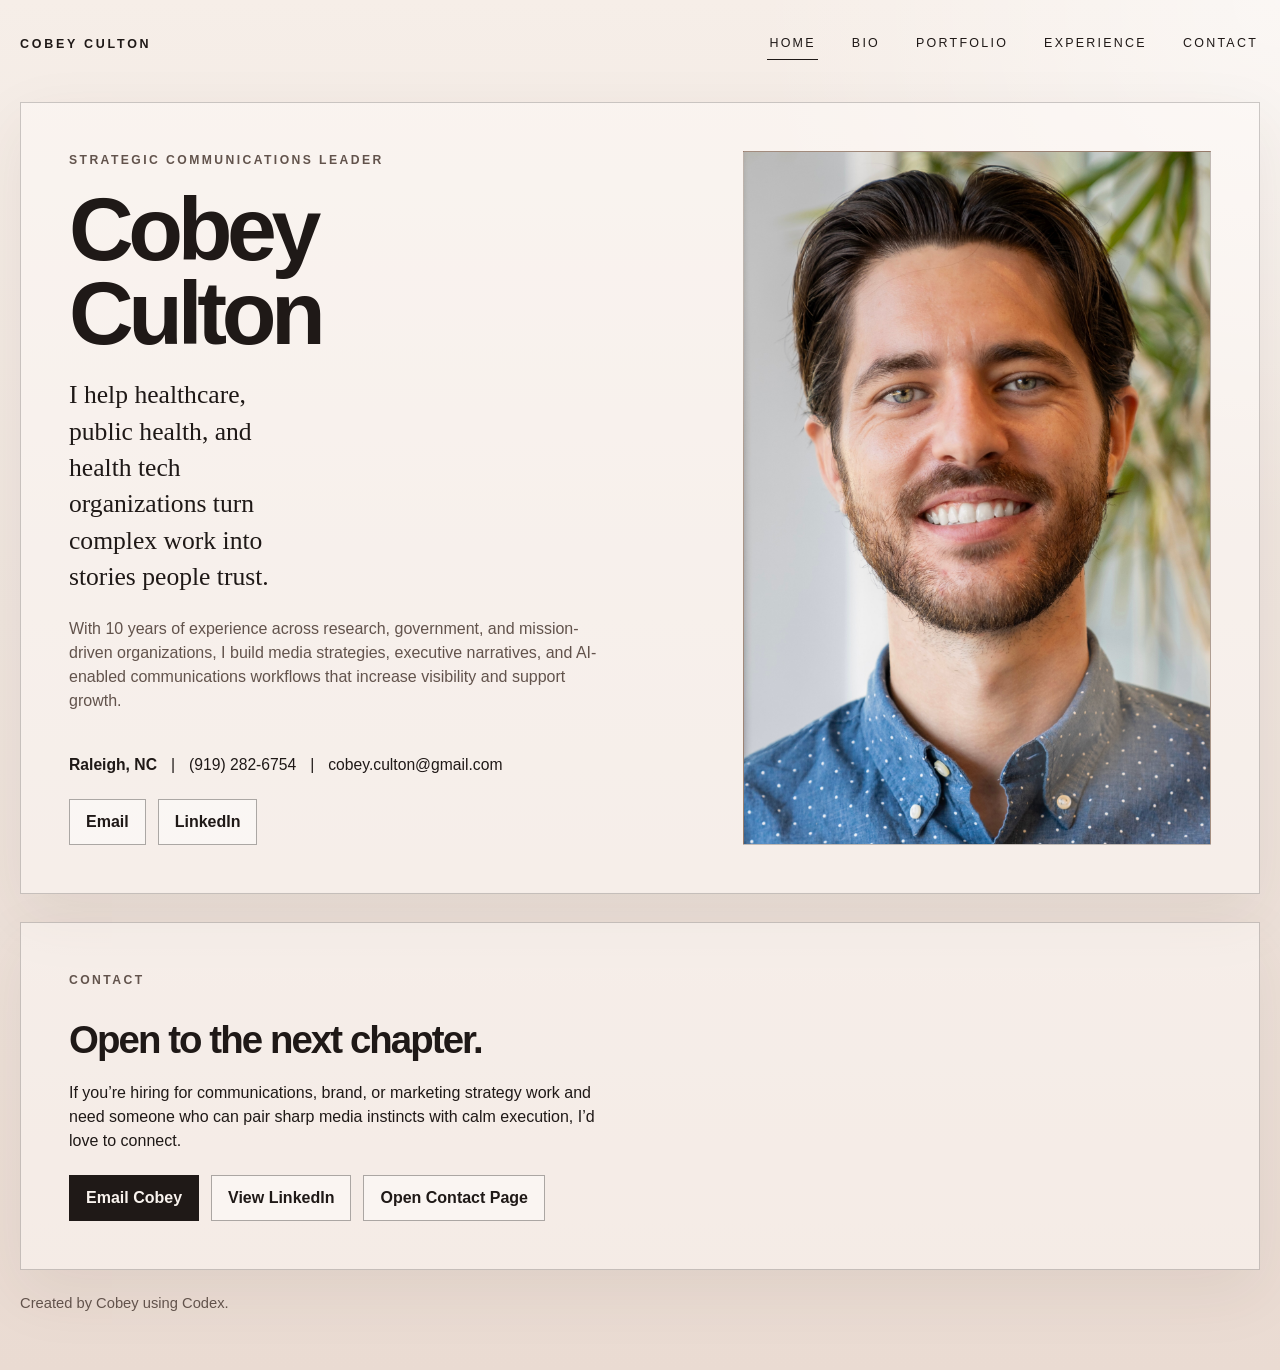
==== index.html @ f240c8e4 "Update index.html" ====
<!doctype html>
<html lang="en">
<head>
  <meta charset="utf-8" />
  <meta name="viewport" content="width=device-width, initial-scale=1" />
  <meta name="robots" content="noindex, nofollow, noarchive" />
  <meta
    name="description"
    content="Cobey Culton is a strategic communications leader focused on healthcare, public health, and health tech storytelling."
  />
  <title>Cobey Culton | Strategic Communications Leader</title>
  <link rel="stylesheet" href="style.css" />
</head>
<body>
  <div class="shell">
    <header class="topbar">
      <a href="index.html" class="brand">Cobey Culton</a>
      <nav class="nav" aria-label="Primary navigation">
        <a href="index.html" class="active">Home</a>
        <a href="bio.html">Bio</a>
        <a href="portfolio.html">Portfolio</a>
        <a href="experience.html">Experience</a>
        <a href="contact.html">Contact</a>
      </nav>
    </header>

    <main>
      <section class="hero-frame" aria-labelledby="hero-title">
        <div class="hero-grid">
          <div class="hero-copy">
            <div>
              <p class="eyebrow">Strategic communications leader</p>
              <h1 id="hero-title">Cobey Culton</h1>
              <p class="intro">
                I help healthcare, public health, and health tech organizations turn complex work into stories people trust.
              </p>
              <p class="summary">
                With 10 years of experience across research, government, and mission-driven organizations, I build media strategies,
                executive narratives, and AI-enabled communications workflows that increase visibility and support growth.
              </p>
            </div>

            <div class="hero-footer">
              <div class="contact-line">
                <strong>Raleigh, NC</strong>
                <span>|</span>
                <a href="tel:9192826754">(919) 282-6754</a>
                <span>|</span>
                <a href="mailto:cobey.culton@gmail.com">cobey.culton@gmail.com</a>
              </div>
              <div class="socials" aria-label="Contact links">
                <a href="mailto:cobey.culton@gmail.com">Email</a>
                <a href="https://www.linkedin.com/in/cobey" target="_blank" rel="noreferrer">LinkedIn</a>
              </div>
            </div>
          </div>

          <div class="portrait-panel" aria-label="Cobey Culton headshot panel">
            <img
              class="portrait-image"
              src="images/Cobey Culton-square-1-1.jpg"
              alt="Headshot of Cobey Culton"
            />
          </div>
        </div>
      </section>

      <section class="footer-card">
        <p class="section-label">Contact</p>
        <h2>Open to the next chapter.</h2>
        <p>
          If you’re hiring for communications, brand, or marketing strategy work and need someone who can pair sharp media instincts with calm execution,
          I’d love to connect.
        </p>
        <div class="button-row">
          <a class="button primary" href="mailto:cobey.culton@gmail.com">Email Cobey</a>
          <a class="button" href="https://www.linkedin.com/in/cobey" target="_blank" rel="noreferrer">View LinkedIn</a>
          <a class="button" href="contact.html">Open Contact Page</a>
        </div>
      </section>
    </main>

    <footer class="site-footer">
      <span>Created by Cobey using Codex.</span>
    </footer>
  </div>
</body>
</html>
---- style.css ----
:root {
  color-scheme: light;
  --bg: #efe5de;
  --panel: #f5ede7;
  --panel-strong: #e9ddd4;
  --text: #1f1917;
  --muted: #62534c;
  --line: rgba(31, 25, 23, 0.22);
  --line-strong: rgba(31, 25, 23, 0.36);
  --accent: #7f5d4d;
  --shadow: 0 22px 60px rgba(72, 49, 39, 0.08);
  --max: 1240px;
  --sans: "Inter", "Avenir Next", "Segoe UI", Arial, sans-serif;
  --serif: "Iowan Old Style", "Palatino Linotype", "Book Antiqua", Georgia, serif;
}

* {
  box-sizing: border-box;
}

body {
  margin: 0;
  font-family: var(--sans);
  color: var(--text);
  background:
    radial-gradient(circle at top right, rgba(255,255,255,0.55), transparent 28%),
    linear-gradient(180deg, #f6eee8 0%, var(--bg) 45%, #eadbd2 100%);
  line-height: 1.5;
}

img {
  max-width: 100%;
  display: block;
}

a {
  color: inherit;
  text-decoration: none;
}

a:hover {
  color: var(--accent);
}

:focus-visible {
  outline: 2px solid var(--accent);
  outline-offset: 3px;
}

.shell {
  width: min(calc(100% - 40px), var(--max));
  margin: 0 auto;
  padding: 28px 0 56px;
}

.topbar {
  display: flex;
  justify-content: space-between;
  align-items: center;
  gap: 24px;
  margin-bottom: 42px;
  text-transform: uppercase;
  letter-spacing: 0.18em;
  font-size: 0.78rem;
}

.brand {
  font-weight: 700;
  letter-spacing: 0.22em;
}

.nav {
  display: flex;
  flex-wrap: wrap;
  justify-content: center;
  gap: 14px 32px;
}

.nav a {
  padding: 6px 2px;
  border-bottom: 1px solid transparent;
}

.nav a:hover,
.nav a.active {
  border-bottom-color: var(--text);
  color: var(--text);
}

.hero-frame,
.section-card,
.info-card,
.timeline-item,
.portfolio-card,
.footer-card,
.preview-card,
.contact-card {
  border: 1px solid var(--line);
  background: rgba(255, 252, 249, 0.5);
  box-shadow: var(--shadow);
}

.hero-frame,
.section-card,
.info-card,
.footer-card,
.preview-card,
.contact-card {
  padding: clamp(24px, 4vw, 48px);
}

.hero-grid,
.section-grid,
.contact-grid,
.preview-grid {
  display: grid;
  gap: clamp(24px, 4vw, 40px);
}

.hero-grid {
  grid-template-columns: minmax(0, 1.15fr) minmax(300px, 0.85fr);
  align-items: stretch;
}

.section-grid,
.contact-grid {
  grid-template-columns: 1.1fr 0.9fr;
}

.preview-grid {
  grid-template-columns: repeat(3, minmax(0, 1fr));
  margin-top: 24px;
}

.eyebrow,
.section-label {
  margin: 0 0 18px;
  color: var(--muted);
  text-transform: uppercase;
  letter-spacing: 0.2em;
  font-size: 0.76rem;
  font-weight: 700;
}

h1,
.page-title {
  margin: 0;
  letter-spacing: -0.06em;
}

h1 {
  font-size: clamp(3rem, 7vw, 5.7rem);
  line-height: 0.94;
  max-width: 8ch;
}

.page-title {
  font-size: clamp(2.5rem, 5vw, 4.5rem);
  line-height: 1;
}

.hero-copy {
  display: flex;
  flex-direction: column;
  justify-content: space-between;
  min-height: 100%;
}

.intro {
  margin: 22px 0 0;
  font-family: var(--serif);
  font-size: clamp(1.25rem, 2vw, 2.1rem);
  line-height: 1.42;
  max-width: 18ch;
}

.summary,
.section-text,
.preview-card p,
.portfolio-card p,
.contact-list,
.page-intro {
  color: var(--muted);
}

.summary,
.page-intro {
  margin: 22px 0 0;
  max-width: 62ch;
  font-size: 1rem;
}

.hero-footer {
  margin-top: 40px;
  display: grid;
  gap: 22px;
}

.contact-line,
.contact-list {
  display: flex;
  flex-wrap: wrap;
  gap: 8px 14px;
  align-items: center;
  font-size: 0.98rem;
}

.contact-line strong {
  color: var(--text);
}

.socials,
.button-row,
.inline-links {
  display: flex;
  flex-wrap: wrap;
  gap: 12px;
}

.socials a,
.button,
.inline-links a {
  display: inline-flex;
  align-items: center;
  justify-content: center;
  min-height: 44px;
  padding: 10px 16px;
  border: 1px solid var(--line-strong);
  background: rgba(255,255,255,0.45);
  font-weight: 600;
  transition: transform 0.15s ease, background 0.15s ease, border-color 0.15s ease;
}

.socials a:hover,
.button:hover,
.inline-links a:hover {
  transform: translateY(-1px);
  background: rgba(255,255,255,0.72);
  border-color: var(--text);
}

.button.primary {
  background: var(--text);
  color: #f9f3ee;
  border-color: var(--text);
}

.button.primary:hover {
  color: #fff;
  background: #342724;
}

.portrait-panel {
  position: relative;
  overflow: hidden;
  min-height: 520px;
  border: 1px solid var(--line);
  background:
    radial-gradient(circle at 75% 20%, rgba(255,255,255,0.82), transparent 30%),
    linear-gradient(155deg, #efe7e0 8%, #dfcdbf 45%, #b89681 100%);
}

.portrait-panel::before {
  content: "";
  position: absolute;
  inset: 32px;
  border: 1px solid rgba(255,255,255,0.45);
}

.portrait-panel::after {
  content: "";
  position: absolute;
  inset: auto 24px 24px auto;
  width: 180px;
  height: 180px;
  border-radius: 50%;
  background: radial-gradient(circle, rgba(255,255,255,0.35), rgba(255,255,255,0));
  filter: blur(6px);
}

.portrait-image {
  position: absolute;
  inset: 0;
  width: 100%;
  height: 100%;
  object-fit: cover;
  object-position: center top;
}

.portrait-content {
  position: relative;
  z-index: 1;
  height: 100%;
  padding: 36px;
  display: flex;
  flex-direction: column;
  justify-content: flex-end;
}

.portrait-meta {
  max-width: 20rem;
  margin-left: auto;
  padding: 22px;
  background: rgba(255, 248, 243, 0.72);
  backdrop-filter: blur(4px);
  border: 1px solid rgba(31,25,23,0.12);
}

.portrait-meta p,
.preview-card span,
.metric span,
.timeline-top span,
.tag,
.site-footer {
  color: var(--muted);
}

.portrait-meta p,
.portfolio-card p,
.section-text,
.footer-card p {
  margin: 0;
}

.portrait-meta strong,
.preview-card h3,
.portfolio-card h3,
.timeline-top strong {
  display: block;
  color: var(--text);
}

.section-block {
  margin-top: 26px;
}

.section-title {
  margin: 0 0 16px;
  font-size: clamp(1.8rem, 3vw, 2.6rem);
  letter-spacing: -0.04em;
}

.metrics,
.timeline,
.split-list,
.content-stack {
  display: grid;
  gap: 18px;
}

.metrics {
  grid-template-columns: repeat(3, 1fr);
  margin-top: 24px;
}

.metric,
.timeline-item,
.portfolio-card {
  padding: 24px;
}

.metric strong {
  display: block;
  font-size: clamp(1.9rem, 3vw, 2.8rem);
  letter-spacing: -0.06em;
  margin-bottom: 6px;
}

.timeline-top {
  display: flex;
  justify-content: space-between;
  gap: 12px;
  align-items: baseline;
  flex-wrap: wrap;
  margin-bottom: 10px;
}

.timeline-role {
  margin: 0 0 14px;
  font-weight: 600;
  color: var(--accent);
}

ul {
  margin: 0;
  padding-left: 20px;
  color: var(--muted);
}

li + li {
  margin-top: 10px;
}

.tag-row {
  display: flex;
  flex-wrap: wrap;
  gap: 10px;
  margin-top: 22px;
}

.tag,
.preview-card span,
.portfolio-card span {
  display: inline-block;
  padding: 8px 12px;
  border: 1px solid var(--line);
  background: rgba(255,255,255,0.45);
  font-size: 0.92rem;
}

.preview-card span,
.portfolio-card span {
  margin-bottom: 12px;
  padding-bottom: 6px;
  border-bottom: 1px solid var(--line-strong);
  text-transform: uppercase;
  letter-spacing: 0.14em;
  font-size: 0.75rem;
}

.portfolio-grid {
  display: grid;
  grid-template-columns: repeat(2, minmax(0, 1fr));
  gap: 18px;
  margin-top: 24px;
}

.footer-card {
  margin-top: 28px;
}

.footer-card h2 {
  margin: 0 0 12px;
  font-size: clamp(2rem, 3vw, 2.8rem);
  letter-spacing: -0.05em;
}

.footer-card p {
  margin: 0 0 22px;
  max-width: 62ch;
}

.preview-card h3,
.portfolio-card h3 {
  margin: 0 0 10px;
  font-size: 1.18rem;
}

.page-hero {
  margin-bottom: 26px;
}

.site-footer {
  margin-top: 22px;
  display: flex;
  justify-content: space-between;
  gap: 16px;
  flex-wrap: wrap;
  font-size: 0.92rem;
}

@media (max-width: 980px) {
  .hero-grid,
  .section-grid,
  .metrics,
  .portfolio-grid,
  .preview-grid,
  .contact-grid {
    grid-template-columns: 1fr;
  }

  .portrait-panel {
    min-height: 420px;
  }
}

@media (max-width: 700px) {
  .shell {
    width: min(calc(100% - 24px), var(--max));
    padding-top: 20px;
  }

  .topbar {
    flex-direction: column;
    align-items: flex-start;
    margin-bottom: 28px;
  }

  .nav {
    gap: 10px 18px;
    justify-content: flex-start;
  }

  .hero-frame,
  .section-card,
  .info-card,
  .timeline-item,
  .portfolio-card,
  .footer-card,
  .preview-card,
  .contact-card {
    padding: 22px;
  }

  .portrait-content {
    padding: 24px;
  }

  .portrait-panel::before {
    inset: 18px;
  }
}
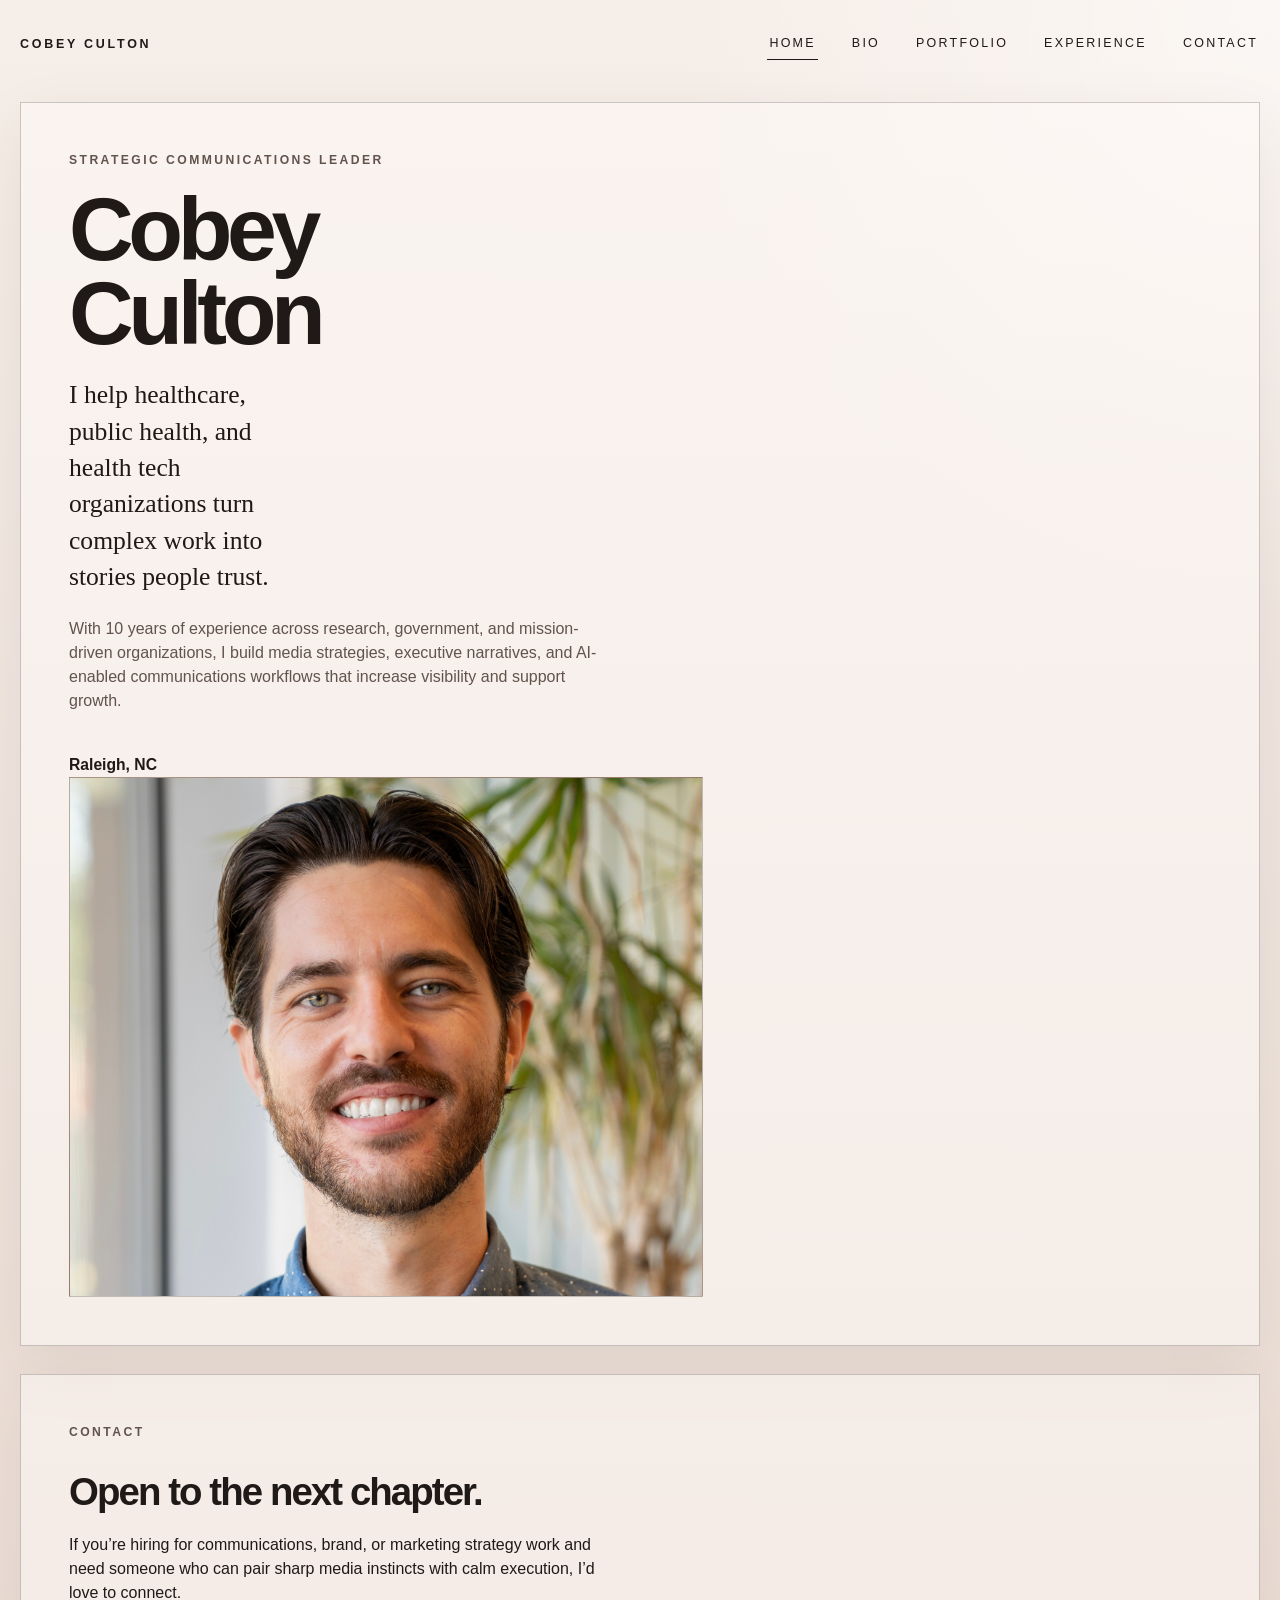
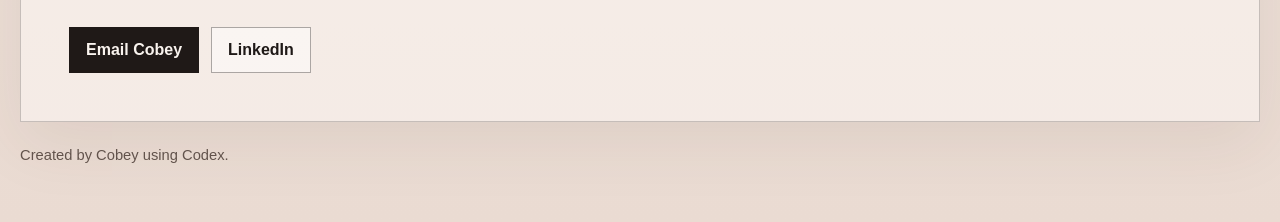
==== commit b1092d47: "Clean up contact section in index.html Removed contact information and updated button links." ====
--- a/index.html
+++ b/index.html
@@ -43,15 +43,6 @@
             <div class="hero-footer">
               <div class="contact-line">
                 <strong>Raleigh, NC</strong>
-                <span>|</span>
-                <a href="tel:9192826754">(919) 282-6754</a>
-                <span>|</span>
-                <a href="mailto:cobey.culton@gmail.com">cobey.culton@gmail.com</a>
-              </div>
-              <div class="socials" aria-label="Contact links">
-                <a href="mailto:cobey.culton@gmail.com">Email</a>
-                <a href="https://www.linkedin.com/in/cobey" target="_blank" rel="noreferrer">LinkedIn</a>
-              </div>
             </div>
           </div>
 
@@ -74,8 +65,7 @@
         </p>
         <div class="button-row">
           <a class="button primary" href="mailto:cobey.culton@gmail.com">Email Cobey</a>
-          <a class="button" href="https://www.linkedin.com/in/cobey" target="_blank" rel="noreferrer">View LinkedIn</a>
-          <a class="button" href="contact.html">Open Contact Page</a>
+          <a class="button" href="https://www.linkedin.com/in/cobey" target="_blank" rel="noreferrer">LinkedIn</a>
         </div>
       </section>
     </main>
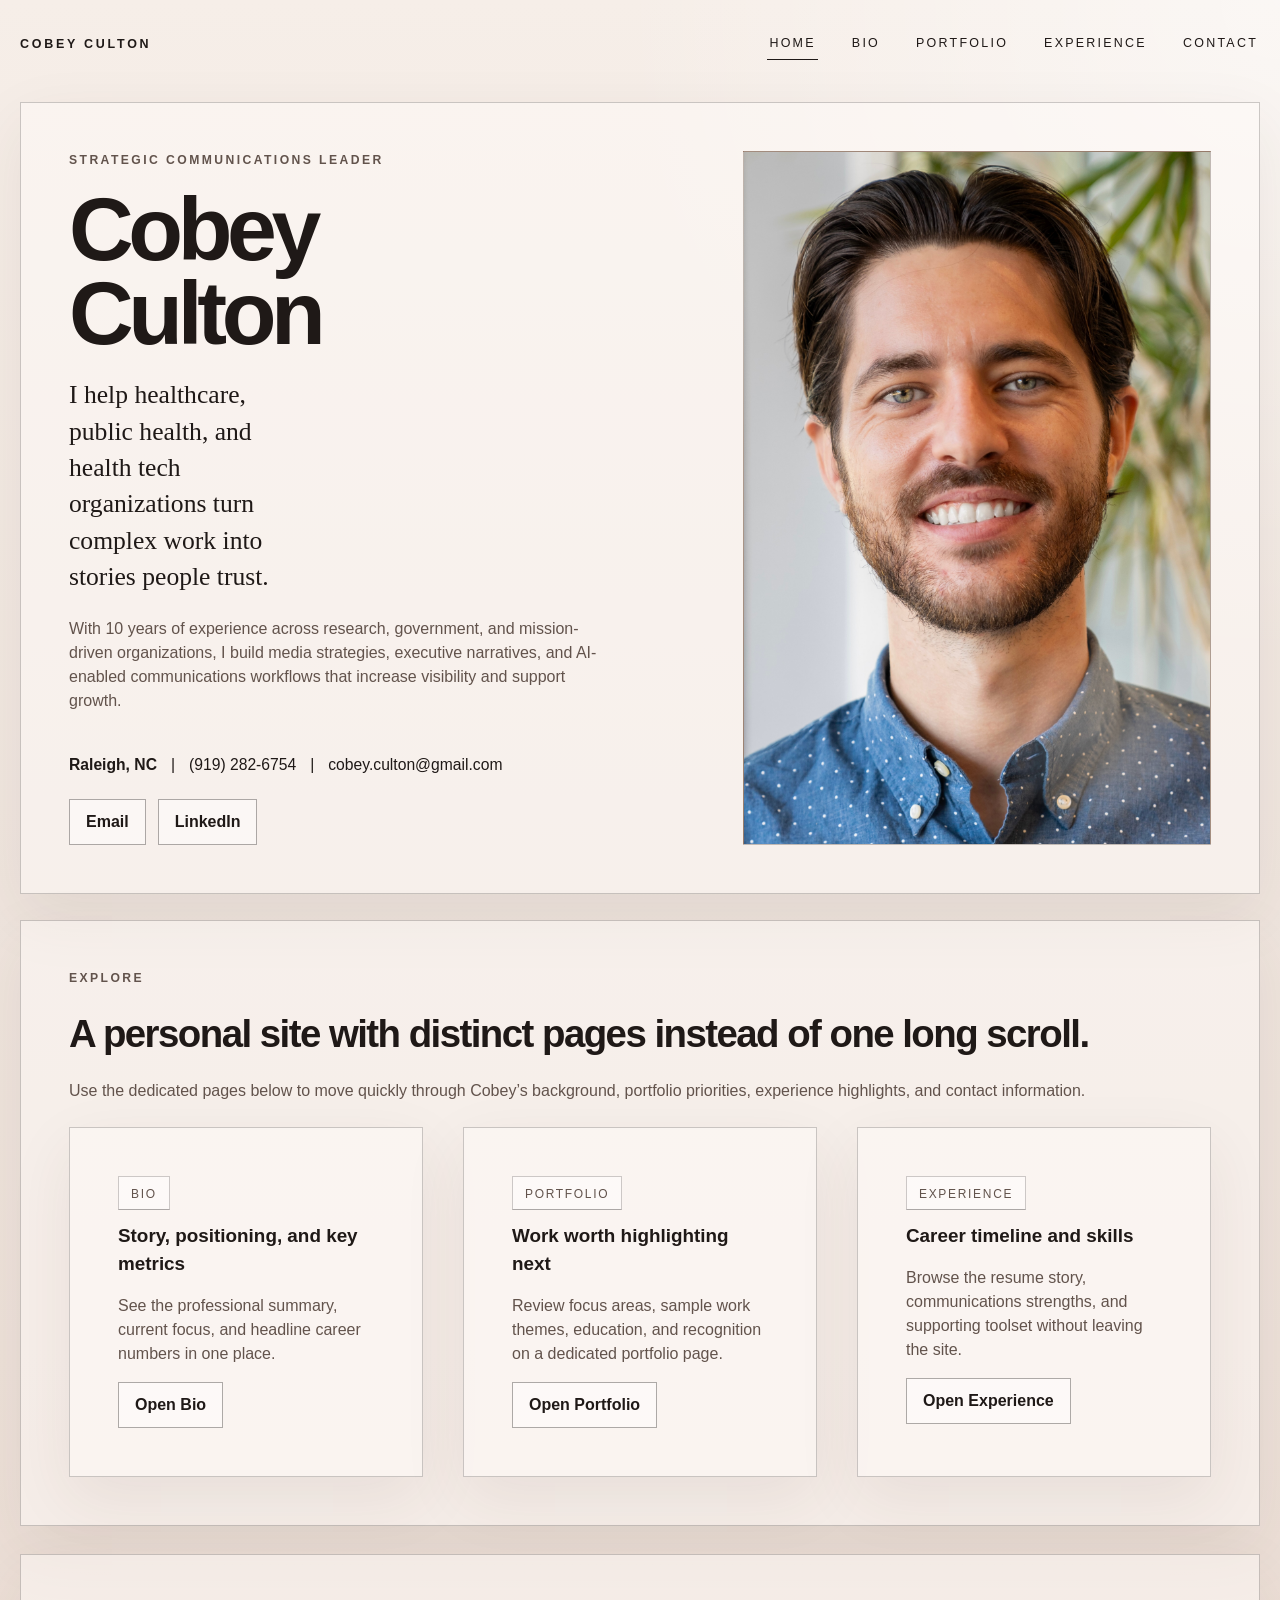
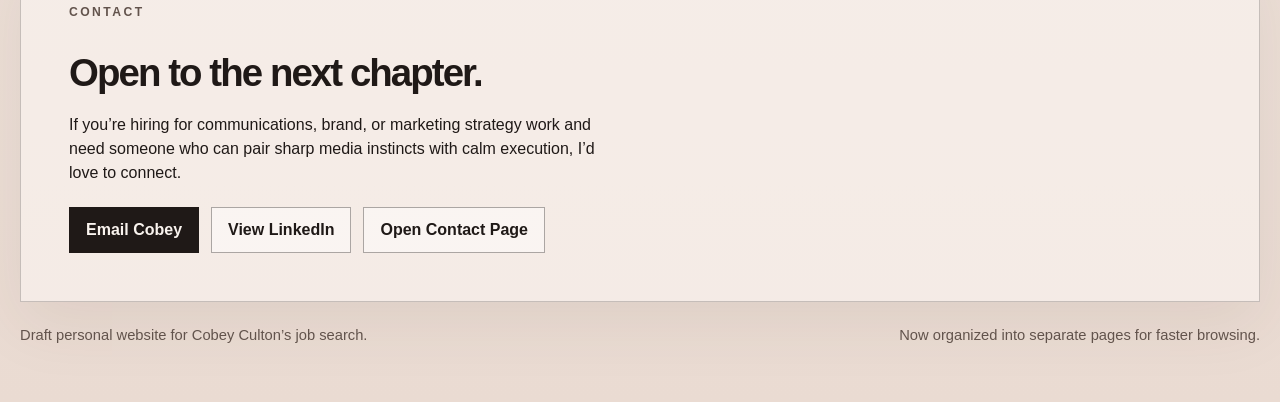
==== commit 9d536e91: "Update index.html" ====
--- a/index.html
+++ b/index.html
@@ -43,6 +43,15 @@
             <div class="hero-footer">
               <div class="contact-line">
                 <strong>Raleigh, NC</strong>
+                <span>|</span>
+                <a href="tel:9192826754">(919) 282-6754</a>
+                <span>|</span>
+                <a href="mailto:cobey.culton@gmail.com">cobey.culton@gmail.com</a>
+              </div>
+              <div class="socials" aria-label="Contact links">
+                <a href="mailto:cobey.culton@gmail.com">Email</a>
+                <a href="https://www.linkedin.com/in/cobey" target="_blank" rel="noreferrer">LinkedIn</a>
+              </div>
             </div>
           </div>
 
@@ -56,6 +65,42 @@
         </div>
       </section>
 
+      <section class="section-block">
+        <div class="section-card">
+          <p class="section-label">Explore</p>
+          <h2 class="section-title">A personal site with distinct pages instead of one long scroll.</h2>
+          <p class="section-text">
+            Use the dedicated pages below to move quickly through Cobey’s background, portfolio priorities, experience highlights, and contact information.
+          </p>
+          <div class="preview-grid">
+            <article class="preview-card">
+              <span>Bio</span>
+              <h3>Story, positioning, and key metrics</h3>
+              <p>See the professional summary, current focus, and headline career numbers in one place.</p>
+              <div class="inline-links">
+                <a href="bio.html">Open Bio</a>
+              </div>
+            </article>
+            <article class="preview-card">
+              <span>Portfolio</span>
+              <h3>Work worth highlighting next</h3>
+              <p>Review focus areas, sample work themes, education, and recognition on a dedicated portfolio page.</p>
+              <div class="inline-links">
+                <a href="portfolio.html">Open Portfolio</a>
+              </div>
+            </article>
+            <article class="preview-card">
+              <span>Experience</span>
+              <h3>Career timeline and skills</h3>
+              <p>Browse the resume story, communications strengths, and supporting toolset without leaving the site.</p>
+              <div class="inline-links">
+                <a href="experience.html">Open Experience</a>
+              </div>
+            </article>
+          </div>
+        </div>
+      </section>
+
       <section class="footer-card">
         <p class="section-label">Contact</p>
         <h2>Open to the next chapter.</h2>
@@ -65,13 +110,15 @@
         </p>
         <div class="button-row">
           <a class="button primary" href="mailto:cobey.culton@gmail.com">Email Cobey</a>
-          <a class="button" href="https://www.linkedin.com/in/cobey" target="_blank" rel="noreferrer">LinkedIn</a>
+          <a class="button" href="https://www.linkedin.com/in/cobey" target="_blank" rel="noreferrer">View LinkedIn</a>
+          <a class="button" href="contact.html">Open Contact Page</a>
         </div>
       </section>
     </main>
 
     <footer class="site-footer">
-      <span>Created by Cobey using Codex.</span>
+      <span>Draft personal website for Cobey Culton’s job search.</span>
+      <span>Now organized into separate pages for faster browsing.</span>
     </footer>
   </div>
 </body>
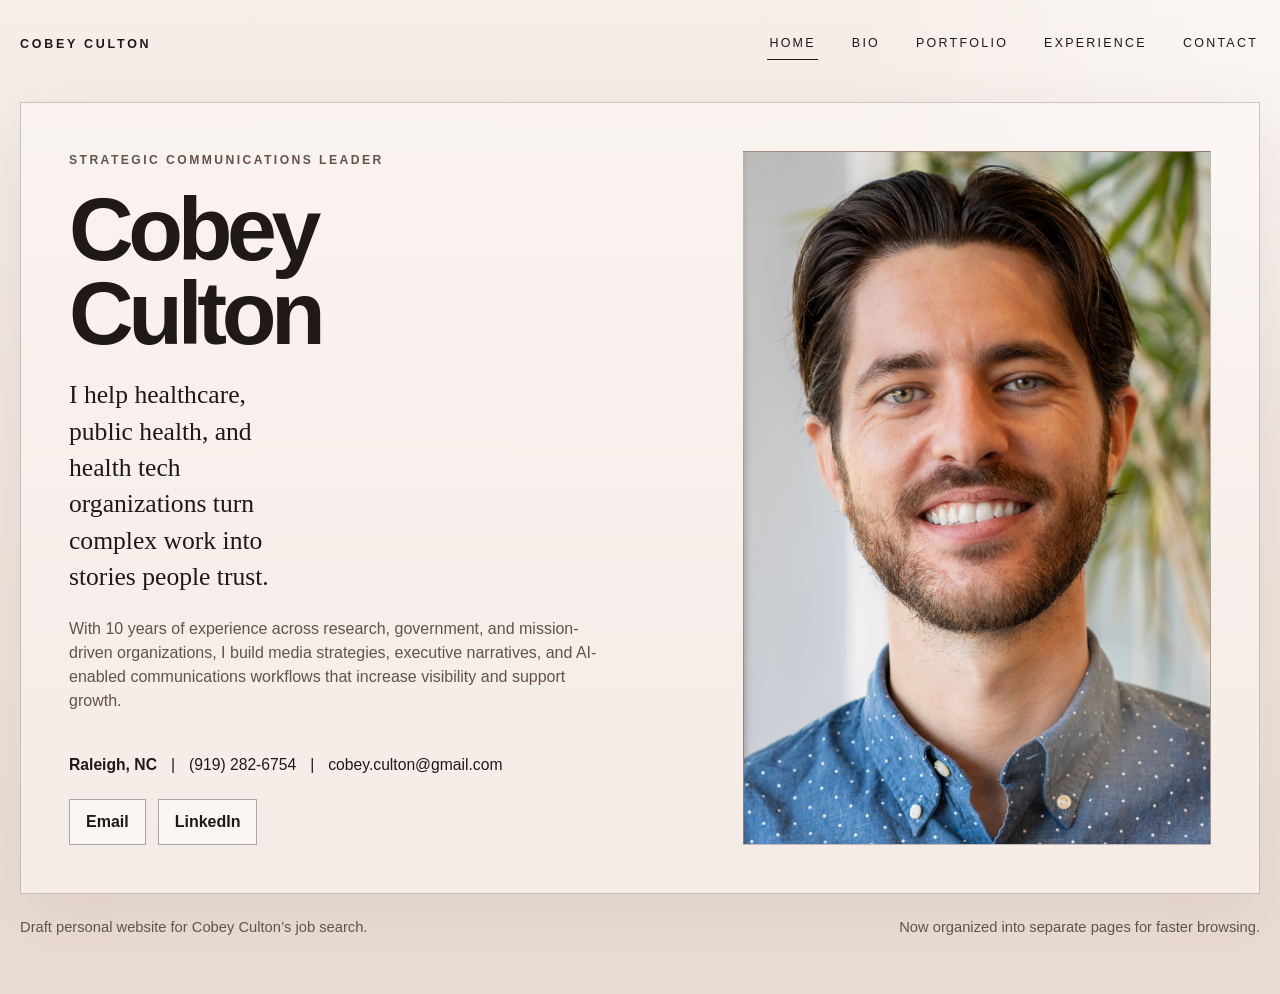
==== commit 0901f298: "Update index.html" ====
--- a/index.html
+++ b/index.html
@@ -64,56 +64,6 @@
           </div>
         </div>
       </section>
-
-      <section class="section-block">
-        <div class="section-card">
-          <p class="section-label">Explore</p>
-          <h2 class="section-title">A personal site with distinct pages instead of one long scroll.</h2>
-          <p class="section-text">
-            Use the dedicated pages below to move quickly through Cobey’s background, portfolio priorities, experience highlights, and contact information.
-          </p>
-          <div class="preview-grid">
-            <article class="preview-card">
-              <span>Bio</span>
-              <h3>Story, positioning, and key metrics</h3>
-              <p>See the professional summary, current focus, and headline career numbers in one place.</p>
-              <div class="inline-links">
-                <a href="bio.html">Open Bio</a>
-              </div>
-            </article>
-            <article class="preview-card">
-              <span>Portfolio</span>
-              <h3>Work worth highlighting next</h3>
-              <p>Review focus areas, sample work themes, education, and recognition on a dedicated portfolio page.</p>
-              <div class="inline-links">
-                <a href="portfolio.html">Open Portfolio</a>
-              </div>
-            </article>
-            <article class="preview-card">
-              <span>Experience</span>
-              <h3>Career timeline and skills</h3>
-              <p>Browse the resume story, communications strengths, and supporting toolset without leaving the site.</p>
-              <div class="inline-links">
-                <a href="experience.html">Open Experience</a>
-              </div>
-            </article>
-          </div>
-        </div>
-      </section>
-
-      <section class="footer-card">
-        <p class="section-label">Contact</p>
-        <h2>Open to the next chapter.</h2>
-        <p>
-          If you’re hiring for communications, brand, or marketing strategy work and need someone who can pair sharp media instincts with calm execution,
-          I’d love to connect.
-        </p>
-        <div class="button-row">
-          <a class="button primary" href="mailto:cobey.culton@gmail.com">Email Cobey</a>
-          <a class="button" href="https://www.linkedin.com/in/cobey" target="_blank" rel="noreferrer">View LinkedIn</a>
-          <a class="button" href="contact.html">Open Contact Page</a>
-        </div>
-      </section>
     </main>
 
     <footer class="site-footer">
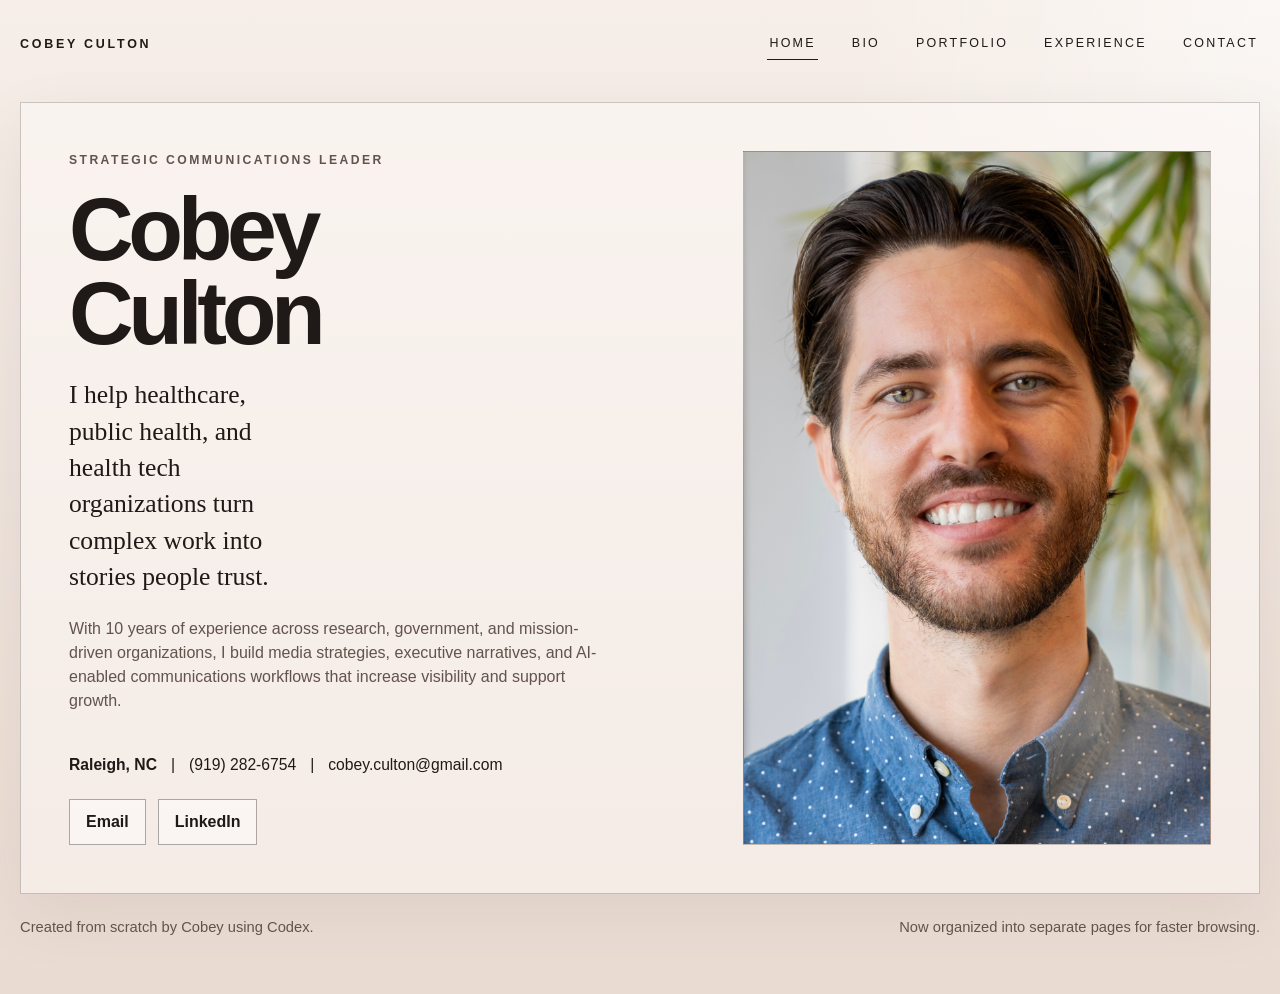
==== commit 228ec6e0: "Update index.html" ====
--- a/index.html
+++ b/index.html
@@ -67,7 +67,7 @@
     </main>
 
     <footer class="site-footer">
-      <span>Draft personal website for Cobey Culton’s job search.</span>
+      <span>Created from scratch by Cobey using Codex.</span>
       <span>Now organized into separate pages for faster browsing.</span>
     </footer>
   </div>
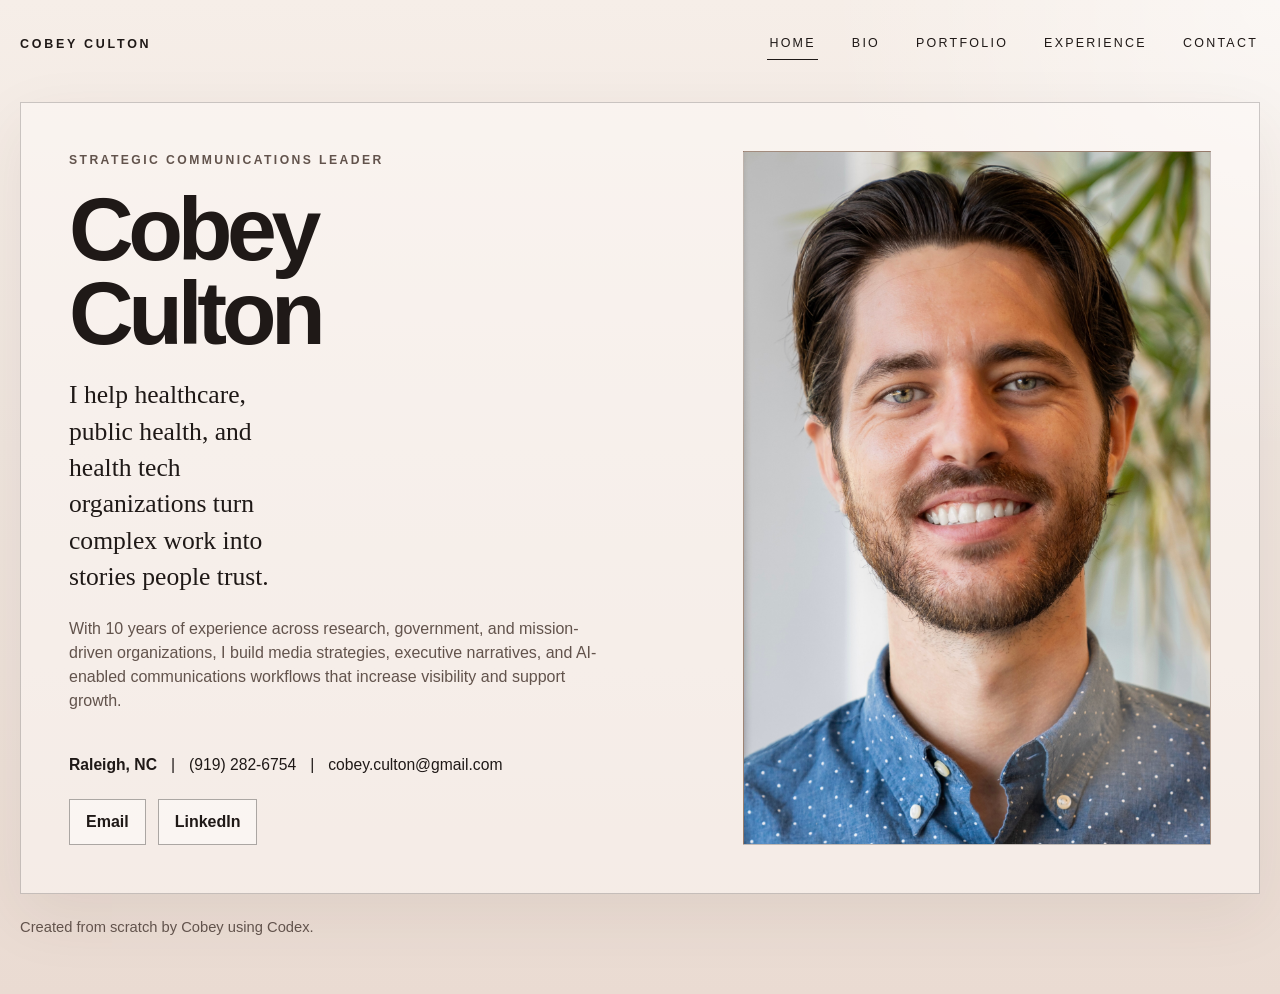
==== commit 13d92735: "Remove footer note about page organization" ====
--- a/index.html
+++ b/index.html
@@ -68,7 +68,6 @@
 
     <footer class="site-footer">
       <span>Created from scratch by Cobey using Codex.</span>
-      <span>Now organized into separate pages for faster browsing.</span>
     </footer>
   </div>
 </body>
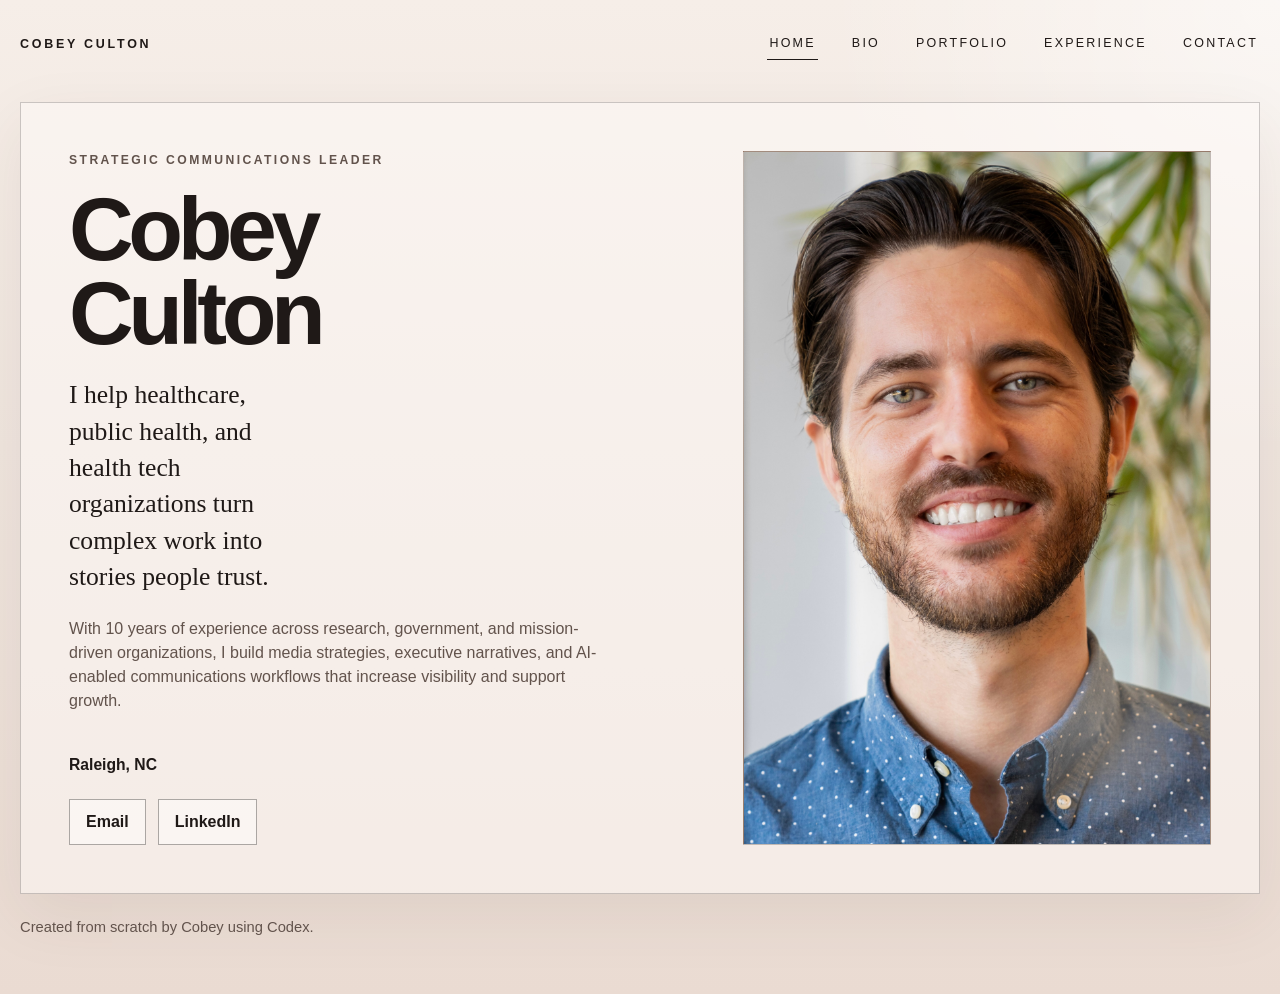
==== commit e7a5cb43: "Update index.html" ====
--- a/index.html
+++ b/index.html
@@ -43,10 +43,6 @@
             <div class="hero-footer">
               <div class="contact-line">
                 <strong>Raleigh, NC</strong>
-                <span>|</span>
-                <a href="tel:9192826754">(919) 282-6754</a>
-                <span>|</span>
-                <a href="mailto:cobey.culton@gmail.com">cobey.culton@gmail.com</a>
               </div>
               <div class="socials" aria-label="Contact links">
                 <a href="mailto:cobey.culton@gmail.com">Email</a>
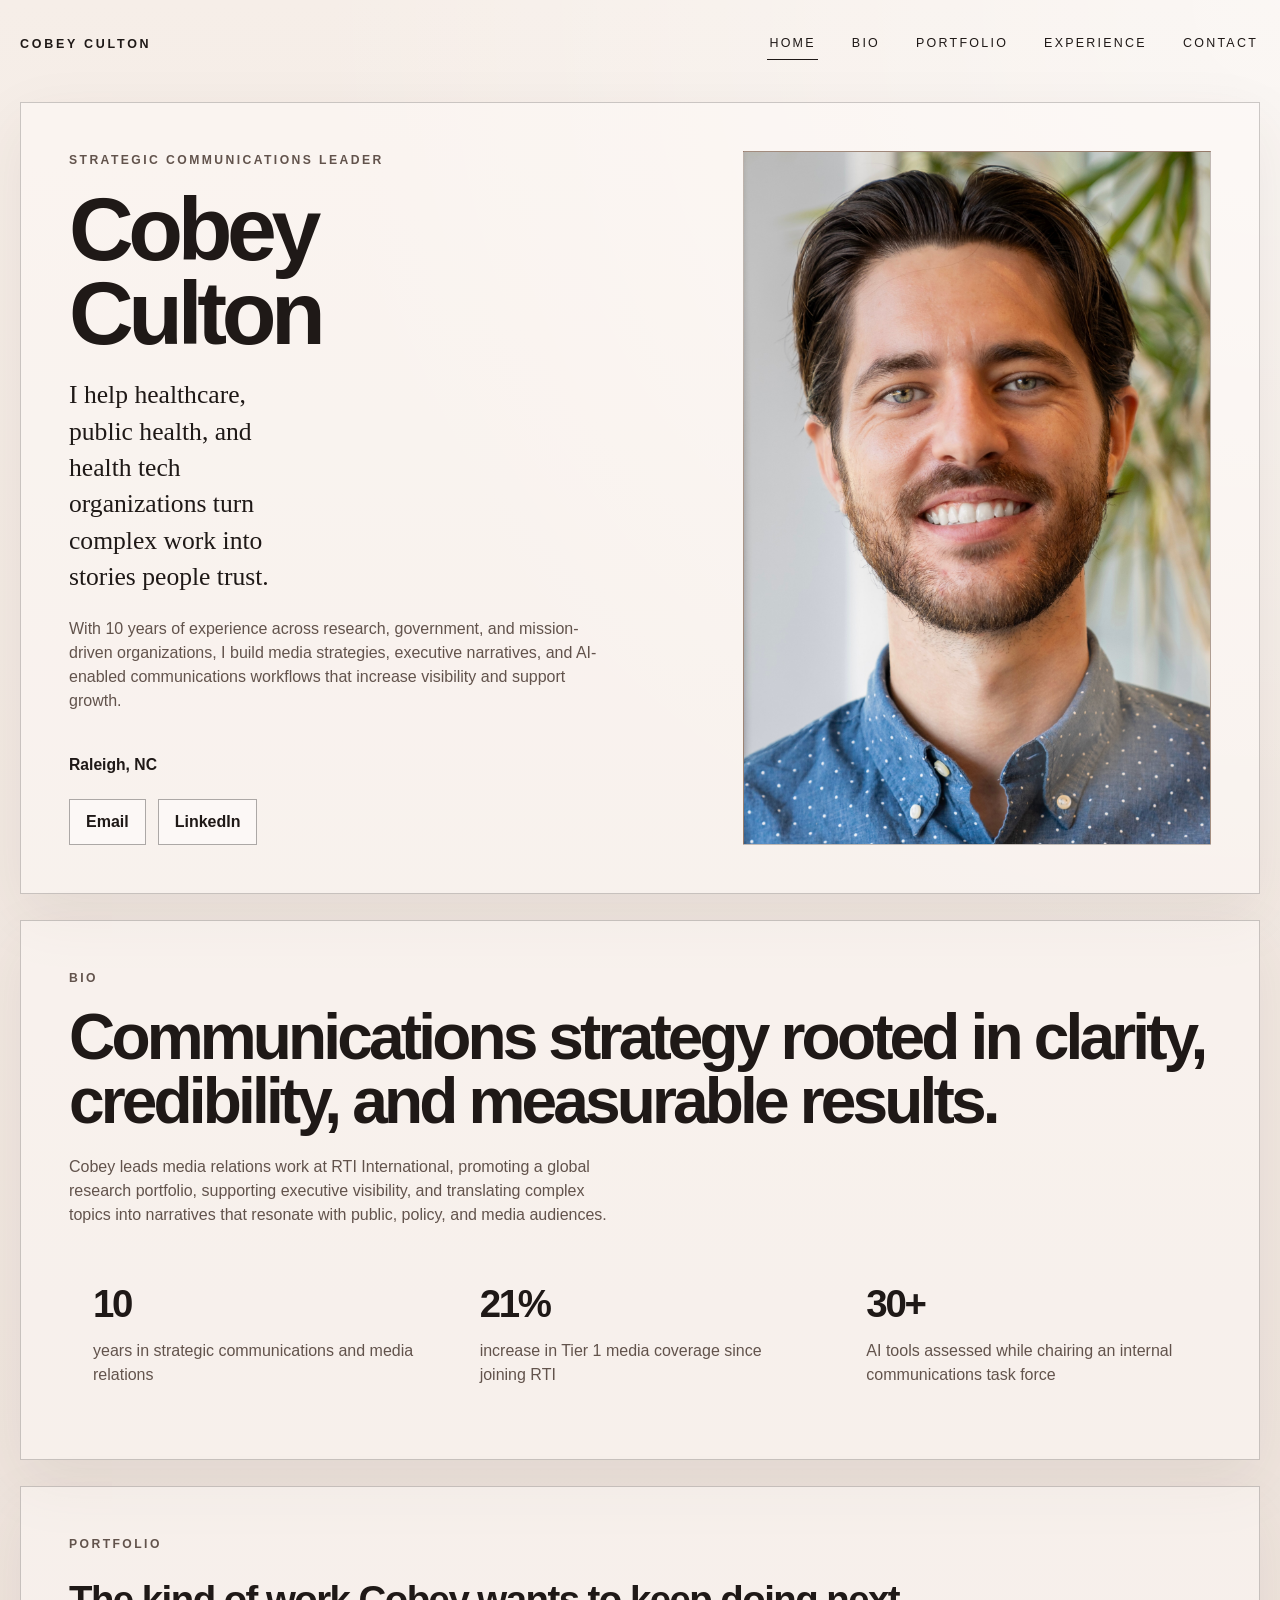
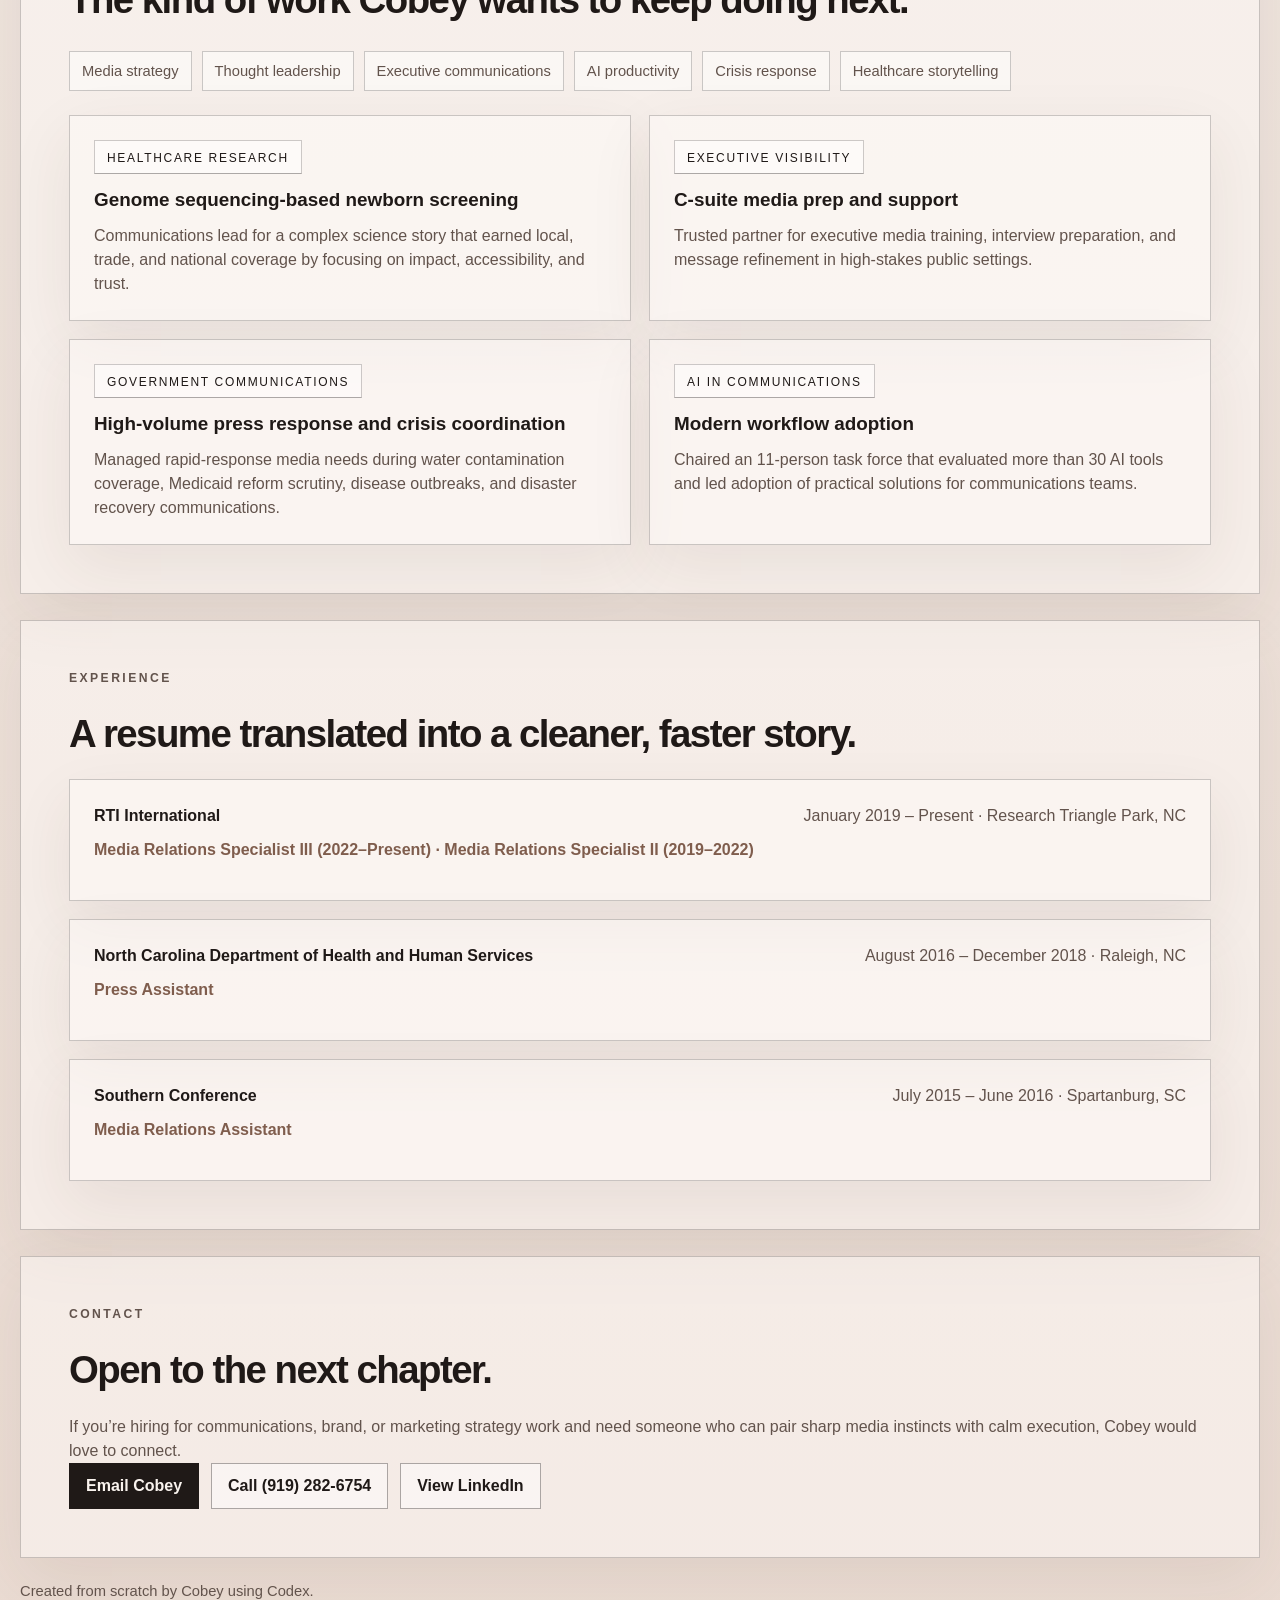
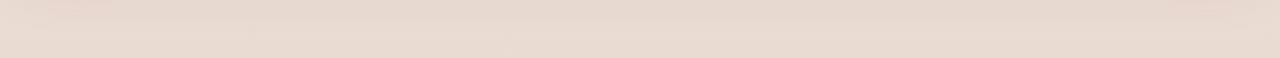
==== commit 2abee7df: "Return homepage to single-page scroll layout" ====
--- a/index.html
+++ b/index.html
@@ -14,17 +14,17 @@
 <body>
   <div class="shell">
     <header class="topbar">
-      <a href="index.html" class="brand">Cobey Culton</a>
+      <a href="#top" class="brand">Cobey Culton</a>
       <nav class="nav" aria-label="Primary navigation">
-        <a href="index.html" class="active">Home</a>
-        <a href="bio.html">Bio</a>
-        <a href="portfolio.html">Portfolio</a>
-        <a href="experience.html">Experience</a>
-        <a href="contact.html">Contact</a>
+        <a href="#top" class="active">Home</a>
+        <a href="#bio">Bio</a>
+        <a href="#portfolio">Portfolio</a>
+        <a href="#experience">Experience</a>
+        <a href="#contact">Contact</a>
       </nav>
     </header>
 
-    <main>
+    <main id="top">
       <section class="hero-frame" aria-labelledby="hero-title">
         <div class="hero-grid">
           <div class="hero-copy">
@@ -60,6 +60,65 @@
           </div>
         </div>
       </section>
+
+      <section id="bio" class="hero-frame page-hero section-block">
+        <p class="eyebrow">Bio</p>
+        <h2 class="page-title">Communications strategy rooted in clarity, credibility, and measurable results.</h2>
+        <p class="page-intro">
+          Cobey leads media relations work at RTI International, promoting a global research portfolio, supporting executive visibility,
+          and translating complex topics into narratives that resonate with public, policy, and media audiences.
+        </p>
+        <div class="metrics" aria-label="Career highlights">
+          <div class="metric">
+            <strong>10</strong>
+            <span>years in strategic communications and media relations</span>
+          </div>
+          <div class="metric">
+            <strong>21%</strong>
+            <span>increase in Tier 1 media coverage since joining RTI</span>
+          </div>
+          <div class="metric">
+            <strong>30+</strong>
+            <span>AI tools assessed while chairing an internal communications task force</span>
+          </div>
+        </div>
+      </section>
+
+      <section id="portfolio" class="section-card section-block">
+        <p class="section-label">Portfolio</p>
+        <h2 class="section-title">The kind of work Cobey wants to keep doing next.</h2>
+        <div class="tag-row" aria-label="Areas of strength">
+          <span class="tag">Media strategy</span><span class="tag">Thought leadership</span><span class="tag">Executive communications</span>
+          <span class="tag">AI productivity</span><span class="tag">Crisis response</span><span class="tag">Healthcare storytelling</span>
+        </div>
+        <div class="portfolio-grid">
+          <article class="portfolio-card"><span>Healthcare research</span><h3>Genome sequencing-based newborn screening</h3><p>Communications lead for a complex science story that earned local, trade, and national coverage by focusing on impact, accessibility, and trust.</p></article>
+          <article class="portfolio-card"><span>Executive visibility</span><h3>C-suite media prep and support</h3><p>Trusted partner for executive media training, interview preparation, and message refinement in high-stakes public settings.</p></article>
+          <article class="portfolio-card"><span>Government communications</span><h3>High-volume press response and crisis coordination</h3><p>Managed rapid-response media needs during water contamination coverage, Medicaid reform scrutiny, disease outbreaks, and disaster recovery communications.</p></article>
+          <article class="portfolio-card"><span>AI in communications</span><h3>Modern workflow adoption</h3><p>Chaired an 11-person task force that evaluated more than 30 AI tools and led adoption of practical solutions for communications teams.</p></article>
+        </div>
+      </section>
+
+      <section id="experience" class="section-card section-block">
+        <p class="section-label">Experience</p>
+        <h2 class="section-title">A resume translated into a cleaner, faster story.</h2>
+        <div class="timeline">
+          <article class="timeline-item"><div class="timeline-top"><strong>RTI International</strong><span>January 2019 – Present · Research Triangle Park, NC</span></div><p class="timeline-role">Media Relations Specialist III (2022–Present) · Media Relations Specialist II (2019–2022)</p></article>
+          <article class="timeline-item"><div class="timeline-top"><strong>North Carolina Department of Health and Human Services</strong><span>August 2016 – December 2018 · Raleigh, NC</span></div><p class="timeline-role">Press Assistant</p></article>
+          <article class="timeline-item"><div class="timeline-top"><strong>Southern Conference</strong><span>July 2015 – June 2016 · Spartanburg, SC</span></div><p class="timeline-role">Media Relations Assistant</p></article>
+        </div>
+      </section>
+
+      <section id="contact" class="contact-card section-block">
+        <p class="section-label">Contact</p>
+        <h2 class="section-title">Open to the next chapter.</h2>
+        <p class="section-text">If you’re hiring for communications, brand, or marketing strategy work and need someone who can pair sharp media instincts with calm execution, Cobey would love to connect.</p>
+        <div class="button-row">
+          <a class="button primary" href="mailto:cobey.culton@gmail.com">Email Cobey</a>
+          <a class="button" href="tel:9192826754">Call (919) 282-6754</a>
+          <a class="button" href="https://www.linkedin.com/in/cobey" target="_blank" rel="noreferrer">View LinkedIn</a>
+        </div>
+      </section>
     </main>
 
     <footer class="site-footer">
